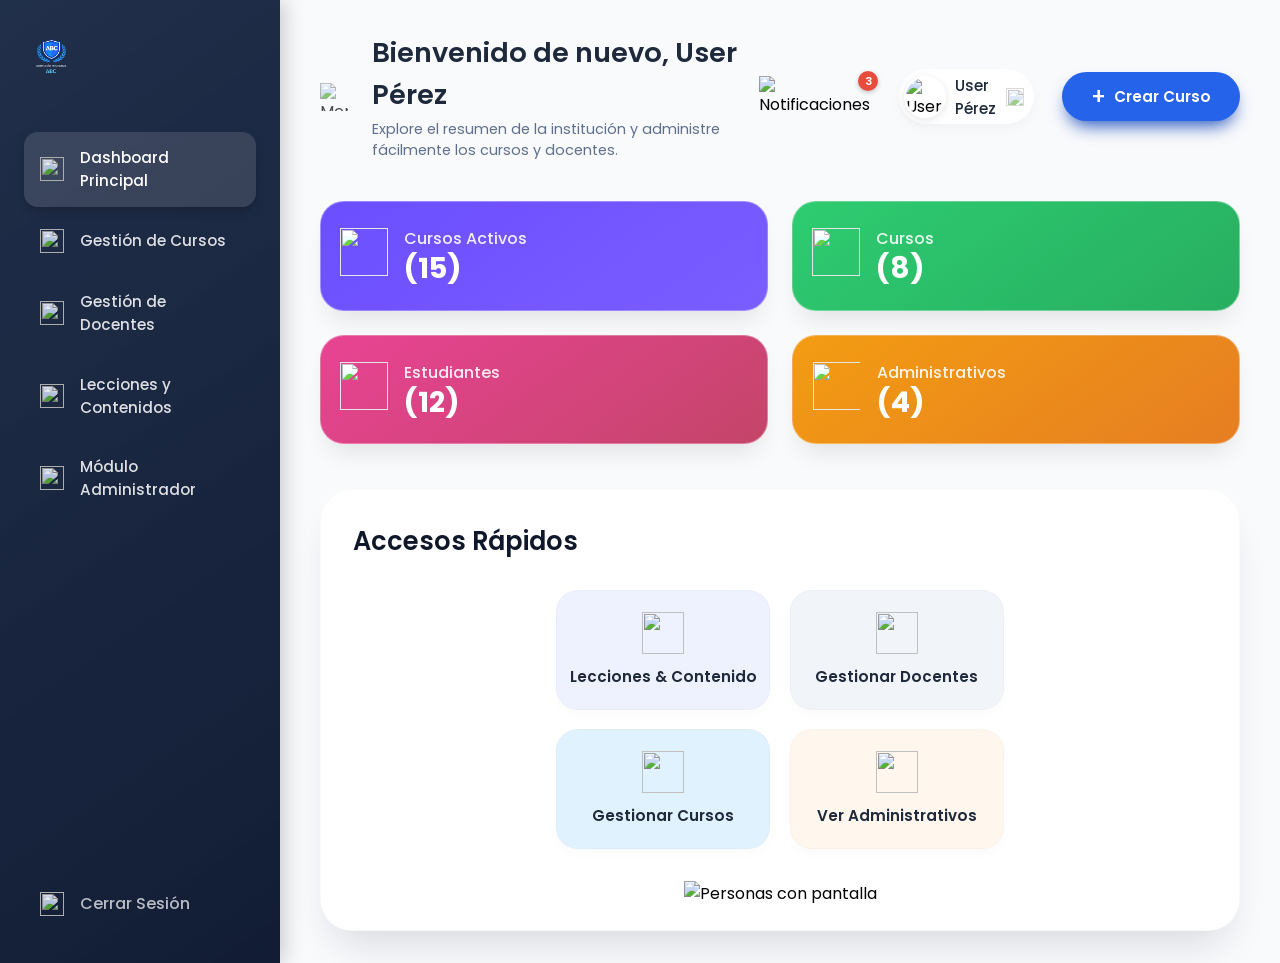
==== dashboard.html @ dab0df9a "feat: :sparkles: Se implementa nueva página de inicio de sesión y se mejora la funcionalidad de most" ====
<!DOCTYPE html>
<html lang="es">
<head>
    <meta charset="UTF-8">
    <meta name="viewport" content="width=device-width, initial-scale=1.0">
    <title>ABC · Dashboard Institucional</title>
    
    <link rel="preconnect" href="https://fonts.googleapis.com">
    <link rel="preconnect" href="https://fonts.gstatic.com" crossorigin>
    <link href="https://fonts.googleapis.com/css2?family=Poppins:wght@400;500;600;700&display=swap" rel="stylesheet">
    
    <link rel="stylesheet" href="./styles/dashboard.css">
</head>
<body>

    <div class="dashboard">
        <aside class="sidebar">
            <div class="sidebar-bg" style="background-image: url('img/sidebar-bg.jpg');"></div>
            <div class="sidebar-content">
                
                <div class="sidebar-header">
                    <img src="./images/escudo.png" alt="Escudo ABC" class="sidebar-escudo">
                    
                </div>

                <nav class="sidebar-menu">
                    <ul>
                        <li class="menu-item active" data-path="dashboard">
                            <img src="img/icon-dashboard.png" alt="" class="menu-icon">
                            <span>Dashboard Principal</span>
                        </li>
                        <li class="menu-item" data-path="cursos">
                            <img src="img/icon-cursos.png" alt="" class="menu-icon">
                            <span>Gestión de Cursos</span>
                        </li>
                        <li class="menu-item" data-path="docentes">
                            <img src="img/icon-docentes.png" alt="" class="menu-icon">
                            <span>Gestión de Docentes</span>
                        </li>
                        <li class="menu-item" data-path="lecciones">
                            <img src="img/icon-lecciones.png" alt="" class="menu-icon">
                            <span>Lecciones y Contenidos</span>
                        </li>
                        <li class="menu-item" data-path="admin">
                            <img src="img/icon-admin.png" alt="" class="menu-icon">
                            <span>Módulo Administrador</span>
                        </li>
                    </ul>
                </nav>

                <div class="sidebar-footer">
                    <div class="cerrar-sesion">
                        <img src="img/icon-logout.png" alt="" class="menu-icon">
                        <span>Cerrar Sesión</span>
                    </div>
                </div>
            </div>
        </aside>

        <main class="main-content">
            <header class="main-header">
                <div class="header-left">
                    <img src="img/icon-grid.png" alt="Menú" class="icon-grid">
                    <div class="welcome-texts">
                        <h1 class="welcome-title">Bienvenido de nuevo, User Pérez</h1>
                        <p class="welcome-subtitle">Explore el resumen de la institución y administre fácilmente los cursos y docentes.</p>
                    </div>
                </div>

                <div class="header-right">
                    <div class="notificacion">
                        <img src="img/icon-notification.png" alt="Notificaciones" class="icon-notification">
                        <span class="notificacion-badge">3</span>
                    </div>
                    <div class="avatar-container" id="avatarMenuTrigger">
                        <img src="img/avatar-user.jpg" alt="User Pérez" class="avatar-img">
                        <span class="avatar-nombre">User Pérez</span>
                        <img src="img/icon-chevron-down.png" alt="" class="icon-chevron">
                    </div>
                    <button class="btn-crear-curso">
                        <span class="btn-icon">+</span> Crear Curso
                    </button>
                </div>
            </header>

            <section class="resumen-cards">
                <div class="resumen-card card-cursos-activos">
                    <div class="card-icon"><img src="img/icon-cursos-activos.png" alt=""></div>
                    <div class="card-info">
                        <span class="card-label">Cursos Activos</span>
                        <span class="card-number">(15)</span>
                    </div>
                </div>

                <div class="resumen-card card-cursos">
                    <div class="card-icon"><img src="img/icon-cursos-num.png" alt=""></div>
                    <div class="card-info">
                        <span class="card-label">Cursos</span>
                        <span class="card-number">(8)</span>
                    </div>
                </div>

                <div class="resumen-card card-estudiantes">
                    <div class="card-icon"><img src="img/icon-estudiantes.png" alt=""></div>
                    <div class="card-info">
                        <span class="card-label">Estudiantes</span>
                        <span class="card-number">(12)</span>
                    </div>
                </div>

                <div class="resumen-card card-administrativos">
                    <div class="card-icon"><img src="img/icon-administrativos.png" alt=""></div>
                    <div class="card-info">
                        <span class="card-label">Administrativos</span>
                        <span class="card-number">(4)</span>
                    </div>
                </div>
            </section>

            <section class="accesos-rapidos">
                <h2 class="accesos-titulo">Accesos Rápidos</h2>
                <div class="accesos-contenedor">
                    <div class="accesos-grid">
                        <div class="acceso-item bg-lecciones">
                            <img src="img/icon-lecciones-acceso.png" alt="" class="acceso-icon">
                            <span>Lecciones & Contenido</span>
                        </div>
                        <div class="acceso-item bg-docentes">
                            <img src="img/icon-docentes-acceso.png" alt="" class="acceso-icon">
                            <span>Gestionar Docentes</span>
                        </div>
                        <div class="acceso-item bg-cursos">
                            <img src="img/icon-cursos-acceso.png" alt="" class="acceso-icon">
                            <span>Gestionar Cursos</span>
                        </div>
                        <div class="acceso-item bg-administrativos">
                            <img src="img/icon-administrativos-acceso.png" alt="" class="acceso-icon">
                            <span>Ver Administrativos</span>
                        </div>
                    </div>

                    <div class="accesos-ilustracion">
                        <img src="img/ilustracion-dashboard.png" alt="Personas con pantalla" class="ilustracion-img">
                    </div>
                </div>
            </section>
        </main>
    </div>

    <div class="avatar-dropdown" id="avatarDropdown">
        <ul>
            <li>Ver perfil</li>
            <li>Configuración</li>
            <li>Cerrar sesión</li>
        </ul>
    </div>

    <script src="dashboard.js"></script>
</body>
</html>
---- styles/dashboard.css ----
/* dashboard.css */
* {
    margin: 0;
    padding: 0;
    box-sizing: border-box;
    font-family: 'Poppins', sans-serif;
}

body {
    background-color: #f5f7fb;
    min-height: 100vh;
}

/* ===== CONTENEDOR PRINCIPAL (flex: sidebar + main) ===== */
.dashboard {
    display: flex;
    min-height: 100vh;
    width: 100%;
}

/* ===== SIDEBAR (azul oscuro con textura) ===== */
.sidebar {
    width: 280px;
    position: relative;
    color: white;
    flex-shrink: 0;
    box-shadow: 4px 0 20px rgba(0, 0, 0, 0.2);
}

/* Fondo con textura (estrellas) */
.sidebar-bg {
    position: absolute;
    top: 0;
    left: 0;
    width: 100%;
    height: 100%;
    background-size: cover;
    background-position: center;
    opacity: 0.7;
    z-index: 0;
}

/* Contenido encima del fondo */
.sidebar-content {
    position: relative;
    z-index: 2;
    display: flex;
    flex-direction: column;
    height: 100%;
    padding: 2rem 1.5rem;
    background: linear-gradient(145deg, rgba(15, 30, 60, 0.9) 0%, rgba(8, 20, 45, 0.95) 100%);
    backdrop-filter: brightness(0.8);
}

/* Encabezado con escudo */
.sidebar-header {
    display: flex;
    align-items: center;
    gap: 1rem;
    margin-bottom: 3rem;
}

.sidebar-escudo {
    width: 55px;
    height: auto;
    filter: brightness(1.1);
}

.sidebar-titulos {
    display: flex;
    flex-direction: column;
}

.sidebar-institucion {
    font-size: 0.7rem;
    font-weight: 600;
    letter-spacing: 1px;
    opacity: 0.9;
}

.sidebar-abc {
    font-size: 1.6rem;
    font-weight: 700;
    line-height: 1.2;
}

/* Menú de navegación */
.sidebar-menu {
    flex: 1;
}

.sidebar-menu ul {
    list-style: none;
    display: flex;
    flex-direction: column;
    gap: 0.5rem;
}

.menu-item {
    display: flex;
    align-items: center;
    gap: 1rem;
    padding: 0.9rem 1rem;
    border-radius: 14px;
    cursor: pointer;
    transition: background 0.2s, transform 0.1s;
    font-weight: 500;
    font-size: 0.95rem;
    color: rgba(255, 255, 255, 0.85);
}

.menu-item.active {
    background: rgba(255, 255, 255, 0.12);
    color: white;
    box-shadow: 0 4px 10px rgba(0, 0, 0, 0.2);
}

.menu-item:hover {
    background: rgba(255, 255, 255, 0.08);
    color: white;
}

.menu-icon {
    width: 24px;
    height: 24px;
    object-fit: contain;
    filter: brightness(0.9);
}

/* Footer con cerrar sesión */
.sidebar-footer {
    margin-top: auto;
    padding-top: 2rem;
}

.cerrar-sesion {
    display: flex;
    align-items: center;
    gap: 1rem;
    padding: 0.9rem 1rem;
    border-radius: 14px;
    cursor: pointer;
    color: rgba(255, 255, 255, 0.7);
    font-weight: 500;
    transition: background 0.2s;
}

.cerrar-sesion:hover {
    background: rgba(255, 255, 255, 0.1);
    color: white;
}

/* ===== CONTENIDO PRINCIPAL (fondo blanco) ===== */
.main-content {
    flex: 1;
    background: #f9fafc;
    padding: 2rem 2.5rem;
    overflow-y: auto;
}

/* ===== HEADER SUPERIOR ===== */
.main-header {
    display: flex;
    justify-content: space-between;
    align-items: center;
    margin-bottom: 2.5rem;
}

.header-left {
    display: flex;
    align-items: center;
    gap: 1.5rem;
}

.icon-grid {
    width: 28px;
    height: 28px;
    cursor: pointer;
    opacity: 0.7;
    transition: opacity 0.2s;
}

.icon-grid:hover {
    opacity: 1;
}

.welcome-texts {
    display: flex;
    flex-direction: column;
}

.welcome-title {
    font-size: 1.7rem;
    font-weight: 600;
    color: #1e293b;
    margin-bottom: 0.2rem;
}

.welcome-subtitle {
    font-size: 0.9rem;
    color: #5e6f8d;
    font-weight: 400;
}

/* Lado derecho del header */
.header-right {
    display: flex;
    align-items: center;
    gap: 1.8rem;
}

.notificacion {
    position: relative;
    cursor: pointer;
}

.icon-notification {
    width: 28px;
    height: 28px;
}

.notificacion-badge {
    position: absolute;
    top: -5px;
    right: -8px;
    background: #e74c3c;
    color: white;
    font-size: 0.7rem;
    font-weight: 600;
    width: 20px;
    height: 20px;
    border-radius: 50%;
    display: flex;
    align-items: center;
    justify-content: center;
    box-shadow: 0 2px 5px rgba(0,0,0,0.2);
}

/* Avatar y nombre */
.avatar-container {
    display: flex;
    align-items: center;
    gap: 0.6rem;
    cursor: pointer;
    padding: 0.3rem 0.6rem 0.3rem 0.3rem;
    border-radius: 40px;
    background: white;
    box-shadow: 0 5px 12px rgba(0,0,0,0.03);
    transition: background 0.2s;
}

.avatar-container:hover {
    background: #f1f5f9;
}

.avatar-img {
    width: 42px;
    height: 42px;
    border-radius: 50%;
    object-fit: cover;
    border: 2px solid white;
    box-shadow: 0 2px 8px rgba(0,0,0,0.1);
}

.avatar-nombre {
    font-weight: 500;
    color: #1e293b;
    font-size: 0.95rem;
}

.icon-chevron {
    width: 18px;
    height: 18px;
    opacity: 0.6;
}

/* Botón + Crear Curso */
.btn-crear-curso {
    background: #2563eb;
    border: none;
    color: white;
    font-weight: 600;
    font-size: 0.95rem;
    padding: 0.8rem 1.8rem;
    border-radius: 40px;
    display: flex;
    align-items: center;
    gap: 0.5rem;
    cursor: pointer;
    box-shadow: 0 10px 18px -6px #1e4fba;
    transition: background 0.2s, transform 0.1s;
    white-space: nowrap;
}

.btn-crear-curso:hover {
    background: #1d4ed8;
    transform: scale(1.02);
}

.btn-crear-curso:active {
    transform: scale(0.98);
}

.btn-icon {
    font-size: 1.4rem;
    font-weight: 500;
    line-height: 1;
}

/* ===== TARJETAS DE RESUMEN (fila) ===== */
.resumen-cards {
    display: grid;
    grid-template-columns: repeat(4, 1fr);
    gap: 1.5rem;
    margin-bottom: 2.8rem;
}

.resumen-card {
    background: white;
    border-radius: 24px;
    padding: 1.5rem 1.2rem;
    display: flex;
    align-items: center;
    gap: 1rem;
    box-shadow: 0 15px 25px -8px rgba(0, 0, 0, 0.1);
    transition: transform 0.2s;
    border: 1px solid rgba(255, 255, 255, 0.3);
    backdrop-filter: blur(2px);
}

.resumen-card:hover {
    transform: translateY(-4px);
}

/* Colores de fondo específicos para cada tarjeta (similares a la imagen) */
.card-cursos-activos {
    background: linear-gradient(145deg, #6b4eff, #7b5eff);
    color: white;
}
.card-cursos {
    background: linear-gradient(145deg, #2ecc71, #27ae60);
    color: white;
}
.card-estudiantes {
    background: linear-gradient(145deg, #e84393, #c44569);
    color: white;
}
.card-administrativos {
    background: linear-gradient(145deg, #f39c12, #e67e22);
    color: white;
}

.card-icon img {
    width: 48px;
    height: 48px;
    object-fit: contain;
    filter: brightness(1.2);
}

.card-info {
    display: flex;
    flex-direction: column;
}

.card-label {
    font-size: 1rem;
    font-weight: 500;
    opacity: 0.9;
}

.card-number {
    font-size: 1.8rem;
    font-weight: 700;
    line-height: 1.2;
}

/* ===== SECCIÓN ACCESOS RAPIDOS ===== */
.accesos-rapidos {
    background: white;
    border-radius: 32px;
    padding: 2rem 2rem 1.5rem 2rem;
    box-shadow: 0 25px 40px -15px rgba(0, 20, 50, 0.15);
    border: 1px solid rgba(0,0,0,0.02);
}

.accesos-titulo {
    font-size: 1.6rem;
    font-weight: 600;
    color: #0f172a;
    margin-bottom: 1.8rem;
}

.accesos-contenedor {
    display: flex;
    gap: 2rem;
    align-items: center;
}

/* Grid de 2x2 para los accesos */
.accesos-grid {
    flex: 1.2;
    display: grid;
    grid-template-columns: 1fr 1fr;
    gap: 1.2rem;
}

.acceso-item {
    background: #f8fafd;
    border-radius: 22px;
    padding: 1.3rem 0.8rem;
    display: flex;
    flex-direction: column;
    align-items: center;
    justify-content: center;
    text-align: center;
    gap: 0.7rem;
    font-weight: 600;
    font-size: 0.95rem;
    color: #1e293b;
    box-shadow: 0 5px 12px rgba(0,0,0,0.02);
    transition: all 0.2s;
    border: 1px solid rgba(0,0,0,0.02);
    cursor: pointer;
}

.acceso-item:hover {
    transform: scale(1.02);
    box-shadow: 0 12px 20px -10px rgba(0,0,0,0.1);
    background: white;
}

/* Colores suaves de fondo para cada item (similares a la imagen) */
.bg-lecciones {
    background: #eef2ff;
}
.bg-docentes {
    background: #f1f5f9;
}
.bg-cursos {
    background: #e0f2fe;
}
.bg-administrativos {
    background: #fff7ed;
}

.acceso-icon {
    width: 42px;
    height: 42px;
    object-fit: contain;
}

/* Ilustración a la derecha */
.accesos-ilustracion {
    flex: 0.9;
    display: flex;
    justify-content: flex-end;
}

.ilustracion-img {
    max-width: 100%;
    height: auto;
    max-height: 200px;
    object-fit: contain;
}

/* ===== DROPDOWN MENÚ PARA AVATAR (oculto por defecto) ===== */
.avatar-dropdown {
    position: absolute;
    top: 85px;
    right: 40px;
    background: white;
    border-radius: 20px;
    box-shadow: 0 20px 35px -8px rgba(0,0,0,0.25);
    padding: 1rem 0;
    min-width: 180px;
    z-index: 1000;
    display: none;
    border: 1px solid #edf2f7;
}

.avatar-dropdown.show {
    display: block;
}

.avatar-dropdown ul {
    list-style: none;
}

.avatar-dropdown li {
    padding: 0.8rem 1.8rem;
    cursor: pointer;
    font-weight: 500;
    color: #334155;
    transition: background 0.2s;
}

.avatar-dropdown li:hover {
    background: #f1f5f9;
}

/* Ajustes responsivos (prioridad desktop) */
@media (max-width: 1300px) {
    .resumen-cards {
        grid-template-columns: repeat(2, 1fr);
    }
    .accesos-contenedor {
        flex-direction: column;
    }
    .accesos-ilustracion {
        justify-content: center;
    }
}

@media (max-width: 900px) {
    .sidebar {
        width: 100px;
    }
    .sidebar-titulos, .menu-item span:not(.menu-icon), .cerrar-sesion span {
        display: none;
    }
    .menu-item {
        justify-content: center;
    }
}
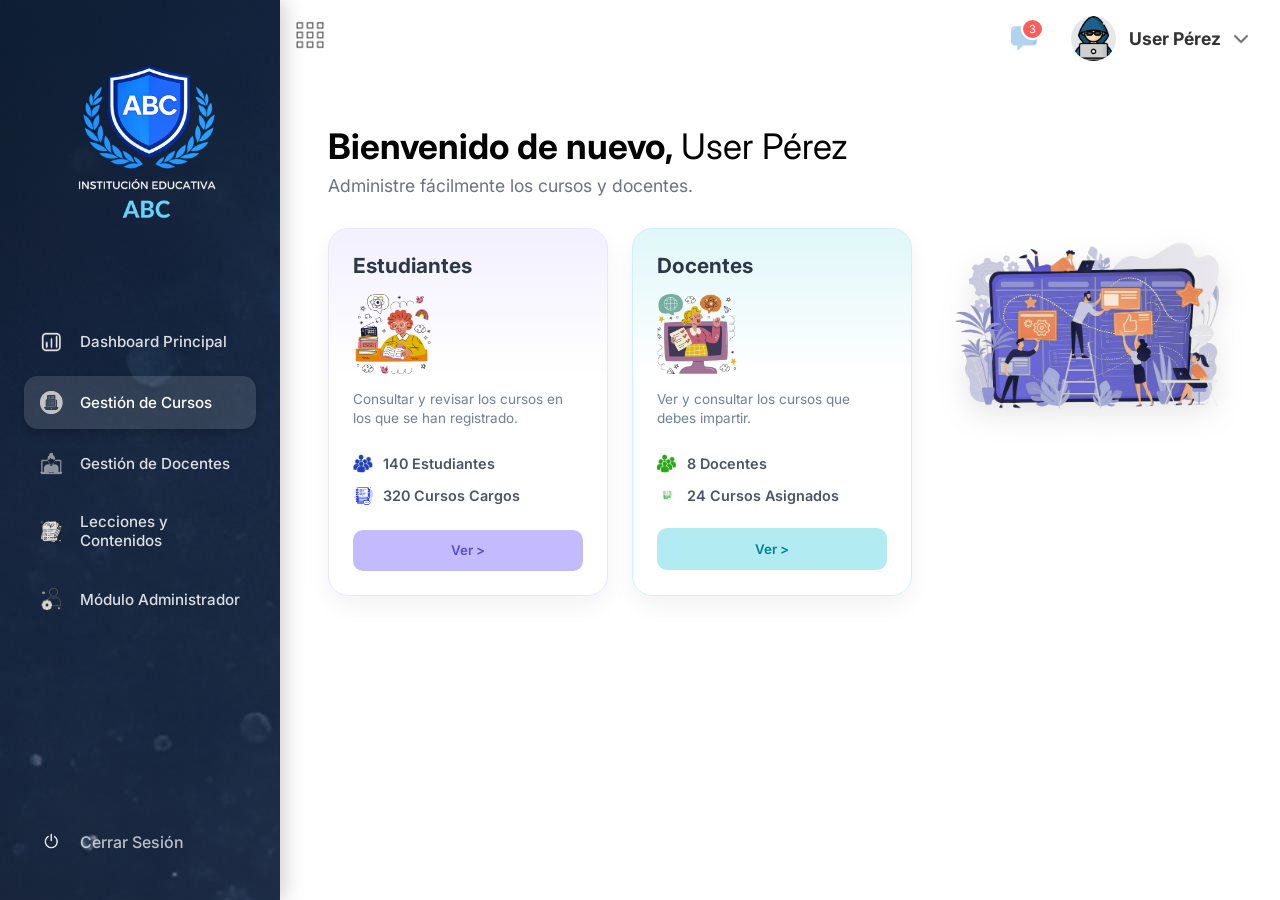
==== commit ed58f1a8: "refactor: :sparkles: code structure for improved readability and maintainability" ====
--- a/dashboard.html
+++ b/dashboard.html
@@ -3,46 +3,39 @@
 <head>
     <meta charset="UTF-8">
     <meta name="viewport" content="width=device-width, initial-scale=1.0">
-    <title>ABC · Dashboard Institucional</title>
-    
-    <link rel="preconnect" href="https://fonts.googleapis.com">
-    <link rel="preconnect" href="https://fonts.gstatic.com" crossorigin>
-    <link href="https://fonts.googleapis.com/css2?family=Poppins:wght@400;500;600;700&display=swap" rel="stylesheet">
-    
+    <title>Panel de Gestión - Institución Educativa ABC</title>
     <link rel="stylesheet" href="./styles/dashboard.css">
+    <link href="https://fonts.googleapis.com/css2?family=Inter:wght@400;500;600;700&display=swap" rel="stylesheet">
 </head>
 <body>
-
     <div class="dashboard">
         <aside class="sidebar">
             <div class="sidebar-bg" style="background-image: url('img/sidebar-bg.jpg');"></div>
             <div class="sidebar-content">
-                
                 <div class="sidebar-header">
                     <img src="./images/escudo.png" alt="Escudo ABC" class="sidebar-escudo">
-                    
                 </div>
 
                 <nav class="sidebar-menu">
                     <ul>
-                        <li class="menu-item active" data-path="dashboard">
-                            <img src="img/icon-dashboard.png" alt="" class="menu-icon">
+                        <li class="menu-item" data-path="dashboard">
+                            <img src="./images/dashboard.png" alt="" class="menu-icon">
                             <span>Dashboard Principal</span>
                         </li>
-                        <li class="menu-item" data-path="cursos">
-                            <img src="img/icon-cursos.png" alt="" class="menu-icon">
+                        <li class="menu-item active" data-path="cursos">
+                            <img src="./images/gestioncursos.png" alt="" class="menu-icon">
                             <span>Gestión de Cursos</span>
                         </li>
                         <li class="menu-item" data-path="docentes">
-                            <img src="img/icon-docentes.png" alt="" class="menu-icon">
+                            <img src="./images/gestiondocentes.png" alt="" class="menu-icon">
                             <span>Gestión de Docentes</span>
                         </li>
                         <li class="menu-item" data-path="lecciones">
-                            <img src="img/icon-lecciones.png" alt="" class="menu-icon">
+                            <img src="./images/contenido.png" alt="" class="menu-icon">
                             <span>Lecciones y Contenidos</span>
                         </li>
                         <li class="menu-item" data-path="admin">
-                            <img src="img/icon-admin.png" alt="" class="menu-icon">
+                            <img src="./images/administrador.png" alt="" class="menu-icon">
                             <span>Módulo Administrador</span>
                         </li>
                     </ul>
@@ -50,7 +43,7 @@
 
                 <div class="sidebar-footer">
                     <div class="cerrar-sesion">
-                        <img src="img/icon-logout.png" alt="" class="menu-icon">
+                        <img src="./images/sesion.png" alt="" class="menu-icon">
                         <span>Cerrar Sesión</span>
                     </div>
                 </div>
@@ -60,101 +53,63 @@
         <main class="main-content">
             <header class="main-header">
                 <div class="header-left">
-                    <img src="img/icon-grid.png" alt="Menú" class="icon-grid">
-                    <div class="welcome-texts">
-                        <h1 class="welcome-title">Bienvenido de nuevo, User Pérez</h1>
-                        <p class="welcome-subtitle">Explore el resumen de la institución y administre fácilmente los cursos y docentes.</p>
+                    <img src="./images/cuad.png" alt="Menú" class="icon-grid">
+                </div>
+                
+                <div class="header-right">
+                    <div class="notificacion">
+                        <img src="./images/notificacion.png" class="icon-notification">
+                        <span class="notificacion-badge">3</span>
+                    </div>
+                    <div class="avatar-container">
+                        <img src="./images/hacker.png" alt="User Pérez" class="avatar-img">
+                        <span class="avatar-nombre">User Pérez</span>
+                        <img src="./images/aba.png" alt="" class="icon-chevron">
+                    </div>                   
+                </div>
+            </header>
+            
+            <section class="welcome-section">
+                <div class="welcome-text">
+                    <h1>Bienvenido de nuevo, <span class="text-regular">User Pérez</span></h1>
+                    <p>Administre fácilmente los cursos y docentes.</p>
+                </div>
+            </section>
+
+            <section class="dashboard-display">
+                <div class="cards-container">
+                    <div class="info-card purple-card">
+                        <span class="card-tag"></span>
+                        <h3>Estudiantes</h3>
+                        <img src="./images/alumno.png" alt="" class="card-img">
+                        <p class="card-desc">Consultar y revisar los cursos en los que se han registrado.</p>
+                        <div class="card-stats">
+                            <div class="stat"><img src="./images/persAzul.png" alt=""> 140 Estudiantes</div>
+                            <div class="stat"><img src="./images/agenda.png" alt=""> 320 Cursos Cargos</div>
+                        </div>
+                        <button class="btn-card purple">Ver ></button>
+                    </div>
+
+                    <div class="info-card cyan-card">
+                        <h3>Docentes</h3>
+                        <span class="card-tag">
+                             <img src="./images/maestro.png" alt="" class="card-img">
+                        </span>
+                        <p class="card-desc">Ver y consultar los cursos que debes impartir.</p>
+                        <div class="card-stats">
+                            <div class="stat"><img src="./images/persVerd.png" alt=""> 8 Docentes</div>
+                            <div class="stat"><img src="./images/agendaVerd.png" alt=""> 24 Cursos Asignados</div>
+                        </div>
+                        <button class="btn-card cyan">Ver ></button>
                     </div>
                 </div>
 
-                <div class="header-right">
-                    <div class="notificacion">
-                        <img src="img/icon-notification.png" alt="Notificaciones" class="icon-notification">
-                        <span class="notificacion-badge">3</span>
-                    </div>
-                    <div class="avatar-container" id="avatarMenuTrigger">
-                        <img src="img/avatar-user.jpg" alt="User Pérez" class="avatar-img">
-                        <span class="avatar-nombre">User Pérez</span>
-                        <img src="img/icon-chevron-down.png" alt="" class="icon-chevron">
-                    </div>
-                    <button class="btn-crear-curso">
-                        <span class="btn-icon">+</span> Crear Curso
-                    </button>
-                </div>
-            </header>
-
-            <section class="resumen-cards">
-                <div class="resumen-card card-cursos-activos">
-                    <div class="card-icon"><img src="img/icon-cursos-activos.png" alt=""></div>
-                    <div class="card-info">
-                        <span class="card-label">Cursos Activos</span>
-                        <span class="card-number">(15)</span>
-                    </div>
-                </div>
-
-                <div class="resumen-card card-cursos">
-                    <div class="card-icon"><img src="img/icon-cursos-num.png" alt=""></div>
-                    <div class="card-info">
-                        <span class="card-label">Cursos</span>
-                        <span class="card-number">(8)</span>
-                    </div>
-                </div>
-
-                <div class="resumen-card card-estudiantes">
-                    <div class="card-icon"><img src="img/icon-estudiantes.png" alt=""></div>
-                    <div class="card-info">
-                        <span class="card-label">Estudiantes</span>
-                        <span class="card-number">(12)</span>
-                    </div>
-                </div>
-
-                <div class="resumen-card card-administrativos">
-                    <div class="card-icon"><img src="img/icon-administrativos.png" alt=""></div>
-                    <div class="card-info">
-                        <span class="card-label">Administrativos</span>
-                        <span class="card-number">(4)</span>
-                    </div>
-                </div>
-            </section>
-
-            <section class="accesos-rapidos">
-                <h2 class="accesos-titulo">Accesos Rápidos</h2>
-                <div class="accesos-contenedor">
-                    <div class="accesos-grid">
-                        <div class="acceso-item bg-lecciones">
-                            <img src="img/icon-lecciones-acceso.png" alt="" class="acceso-icon">
-                            <span>Lecciones & Contenido</span>
-                        </div>
-                        <div class="acceso-item bg-docentes">
-                            <img src="img/icon-docentes-acceso.png" alt="" class="acceso-icon">
-                            <span>Gestionar Docentes</span>
-                        </div>
-                        <div class="acceso-item bg-cursos">
-                            <img src="img/icon-cursos-acceso.png" alt="" class="acceso-icon">
-                            <span>Gestionar Cursos</span>
-                        </div>
-                        <div class="acceso-item bg-administrativos">
-                            <img src="img/icon-administrativos-acceso.png" alt="" class="acceso-icon">
-                            <span>Ver Administrativos</span>
-                        </div>
-                    </div>
-
-                    <div class="accesos-ilustracion">
-                        <img src="img/ilustracion-dashboard.png" alt="Personas con pantalla" class="ilustracion-img">
-                    </div>
+                <div class="main-illustration-container">
+                    <img src="./images/ilustracion2.png" alt="Dashboard Illustration" class="main-illus">
                 </div>
             </section>
         </main>
     </div>
-
-    <div class="avatar-dropdown" id="avatarDropdown">
-        <ul>
-            <li>Ver perfil</li>
-            <li>Configuración</li>
-            <li>Cerrar sesión</li>
-        </ul>
-    </div>
-
-    <script src="dashboard.js"></script>
+    <script src="script.js"></script>
 </body>
 </html>
--- a/styles/dashboard.css
+++ b/styles/dashboard.css
@@ -1,14 +1,18 @@
-/* dashboard.css */
+:root {
+    --sidebar-bg: #1a2537; /* Azul oscuro profundo */
+    --main-bg: #ffffff;
+    --text-main: #000000;
+    --text-muted: #6b7280;
+    --accent-blue: #1e5ba0;
+    --card-purple: #e9e5ff;
+    --card-cyan: #e0f7f9;
+}
+
 * {
     margin: 0;
     padding: 0;
     box-sizing: border-box;
-    font-family: 'Poppins', sans-serif;
-}
-
-body {
-    background-color: #f5f7fb;
-    min-height: 100vh;
+    font-family: 'Inter', sans-serif;
 }
 
 /* ===== CONTENEDOR PRINCIPAL (flex: sidebar + main) ===== */
@@ -27,7 +31,6 @@
     box-shadow: 4px 0 20px rgba(0, 0, 0, 0.2);
 }
 
-/* Fondo con textura (estrellas) */
 .sidebar-bg {
     position: absolute;
     top: 0;
@@ -40,7 +43,6 @@
     z-index: 0;
 }
 
-/* Contenido encima del fondo */
 .sidebar-content {
     position: relative;
     z-index: 2;
@@ -48,40 +50,22 @@
     flex-direction: column;
     height: 100%;
     padding: 2rem 1.5rem;
-    background: linear-gradient(145deg, rgba(15, 30, 60, 0.9) 0%, rgba(8, 20, 45, 0.95) 100%);
+    background: url(./lateral.jpg);
     backdrop-filter: brightness(0.8);
 }
 
 /* Encabezado con escudo */
 .sidebar-header {
     display: flex;
-    align-items: center;
+    align-items: right;
     gap: 1rem;
     margin-bottom: 3rem;
 }
 
 .sidebar-escudo {
-    width: 55px;
+    width: 250px;
     height: auto;
     filter: brightness(1.1);
-}
-
-.sidebar-titulos {
-    display: flex;
-    flex-direction: column;
-}
-
-.sidebar-institucion {
-    font-size: 0.7rem;
-    font-weight: 600;
-    letter-spacing: 1px;
-    opacity: 0.9;
-}
-
-.sidebar-abc {
-    font-size: 1.6rem;
-    font-weight: 700;
-    line-height: 1.2;
 }
 
 /* Menú de navegación */
@@ -150,63 +134,53 @@
     color: white;
 }
 
-/* ===== CONTENIDO PRINCIPAL (fondo blanco) ===== */
+/* ===== CONTENIDO PRINCIPAL (fondo gris claro) ===== */
 .main-content {
     flex: 1;
-    background: #f9fafc;
-    padding: 2rem 2.5rem;
     overflow-y: auto;
 }
 
-/* ===== HEADER SUPERIOR ===== */
+.container {
+    padding: 2rem 2rem;
+}
+/* ===== HEADER ===== */
 .main-header {
     display: flex;
     justify-content: space-between;
-    align-items: center;
-    margin-bottom: 2.5rem;
+    align-items: flex-start;
+    margin-bottom: 2rem;
+    background-color: rgb(255, 255, 255);
 }
 
 .header-left {
     display: flex;
-    align-items: center;
     gap: 1.5rem;
 }
 
 .icon-grid {
-    width: 28px;
-    height: 28px;
+    width: 60px;
+    height: 60px;
     cursor: pointer;
     opacity: 0.7;
     transition: opacity 0.2s;
+    margin-top: 0.3rem;
+    margin-right: 2rem;
 }
 
 .icon-grid:hover {
     opacity: 1;
 }
 
-.welcome-texts {
+.header-titles {
     display: flex;
     flex-direction: column;
 }
 
-.welcome-title {
-    font-size: 1.7rem;
-    font-weight: 600;
-    color: #1e293b;
-    margin-bottom: 0.2rem;
-}
-
-.welcome-subtitle {
-    font-size: 0.9rem;
-    color: #5e6f8d;
-    font-weight: 400;
-}
-
-/* Lado derecho del header */
 .header-right {
     display: flex;
     align-items: center;
-    gap: 1.8rem;
+    gap: 2rem;
+    padding: 1rem 2rem;
 }
 
 .notificacion {
@@ -222,303 +196,191 @@
 .notificacion-badge {
     position: absolute;
     top: -5px;
-    right: -8px;
-    background: #e74c3c;
+    right: -5px;
+    background-color: #ff5c5c;
     color: white;
     font-size: 0.7rem;
-    font-weight: 600;
-    width: 20px;
-    height: 20px;
+    padding: 2px 6px;
     border-radius: 50%;
-    display: flex;
-    align-items: center;
-    justify-content: center;
-    box-shadow: 0 2px 5px rgba(0,0,0,0.2);
-}
-
-/* Avatar y nombre */
+    border: 2px solid white;
+}
+
 .avatar-container {
     display: flex;
     align-items: center;
-    gap: 0.6rem;
-    cursor: pointer;
-    padding: 0.3rem 0.6rem 0.3rem 0.3rem;
-    border-radius: 40px;
-    background: white;
-    box-shadow: 0 5px 12px rgba(0,0,0,0.03);
-    transition: background 0.2s;
-}
-
-.avatar-container:hover {
-    background: #f1f5f9;
+    gap: 0.8rem;
+    cursor: pointer;
 }
 
 .avatar-img {
-    width: 42px;
-    height: 42px;
+    width: 45px;
+    height: 45px;
     border-radius: 50%;
+    background: #e5e7eb;
     object-fit: cover;
-    border: 2px solid white;
-    box-shadow: 0 2px 8px rgba(0,0,0,0.1);
 }
 
 .avatar-nombre {
-    font-weight: 500;
-    color: #1e293b;
-    font-size: 0.95rem;
+    font-weight: 700;
+    font-size: 1.1rem;
+    color: #333;
 }
 
 .icon-chevron {
-    width: 18px;
-    height: 18px;
+    width: 14px;
     opacity: 0.6;
 }
 
-/* Botón + Crear Curso */
-.btn-crear-curso {
-    background: #2563eb;
-    border: none;
-    color: white;
-    font-weight: 600;
-    font-size: 0.95rem;
-    padding: 0.8rem 1.8rem;
-    border-radius: 40px;
-    display: flex;
-    align-items: center;
-    gap: 0.5rem;
-    cursor: pointer;
-    box-shadow: 0 10px 18px -6px #1e4fba;
-    transition: background 0.2s, transform 0.1s;
-    white-space: nowrap;
-}
-
-.btn-crear-curso:hover {
-    background: #1d4ed8;
-    transform: scale(1.02);
-}
-
-.btn-crear-curso:active {
-    transform: scale(0.98);
-}
-
-.btn-icon {
-    font-size: 1.4rem;
-    font-weight: 500;
-    line-height: 1;
-}
-
-/* ===== TARJETAS DE RESUMEN (fila) ===== */
-.resumen-cards {
-    display: grid;
-    grid-template-columns: repeat(4, 1fr);
+/* ===== SECCIÓN BIENVENIDA ===== */
+.welcome-section {
+    padding: 1rem 3rem;
+    margin-bottom: 1rem;
+}
+
+.welcome-text h1 {
+    font-size: 2.2rem;
+    color: #000;
+    font-weight: 700;
+}
+
+.welcome-text .text-regular {
+    font-weight: 400;
+}
+
+.welcome-text p {
+    color: var(--text-muted);
+    margin-top: 0.5rem;
+    font-size: 1.1rem;
+}
+
+/* ===== ÁREA DE DISPLAY (Tarjetas + Ilustración) ===== */
+.dashboard-display {
+    padding: 0 3rem;
+    display: flex;
+    gap: 2rem;
+    align-items: flex-start;
+    position: relative;
+}
+
+.cards-container {
+    display: flex;
     gap: 1.5rem;
-    margin-bottom: 2.8rem;
-}
-
-.resumen-card {
-    background: white;
-    border-radius: 24px;
-    padding: 1.5rem 1.2rem;
-    display: flex;
-    align-items: center;
-    gap: 1rem;
-    box-shadow: 0 15px 25px -8px rgba(0, 0, 0, 0.1);
-    transition: transform 0.2s;
-    border: 1px solid rgba(255, 255, 255, 0.3);
-    backdrop-filter: blur(2px);
-}
-
-.resumen-card:hover {
-    transform: translateY(-4px);
-}
-
-/* Colores de fondo específicos para cada tarjeta (similares a la imagen) */
-.card-cursos-activos {
-    background: linear-gradient(145deg, #6b4eff, #7b5eff);
-    color: white;
-}
-.card-cursos {
-    background: linear-gradient(145deg, #2ecc71, #27ae60);
-    color: white;
-}
-.card-estudiantes {
-    background: linear-gradient(145deg, #e84393, #c44569);
-    color: white;
-}
-.card-administrativos {
-    background: linear-gradient(145deg, #f39c12, #e67e22);
-    color: white;
-}
-
-.card-icon img {
-    width: 48px;
-    height: 48px;
-    object-fit: contain;
-    filter: brightness(1.2);
-}
-
-.card-info {
-    display: flex;
-    flex-direction: column;
-}
-
-.card-label {
-    font-size: 1rem;
-    font-weight: 500;
-    opacity: 0.9;
-}
-
-.card-number {
-    font-size: 1.8rem;
-    font-weight: 700;
-    line-height: 1.2;
-}
-
-/* ===== SECCIÓN ACCESOS RAPIDOS ===== */
-.accesos-rapidos {
-    background: white;
-    border-radius: 32px;
-    padding: 2rem 2rem 1.5rem 2rem;
-    box-shadow: 0 25px 40px -15px rgba(0, 20, 50, 0.15);
-    border: 1px solid rgba(0,0,0,0.02);
-}
-
-.accesos-titulo {
-    font-size: 1.6rem;
-    font-weight: 600;
-    color: #0f172a;
-    margin-bottom: 1.8rem;
-}
-
-.accesos-contenedor {
-    display: flex;
-    gap: 2rem;
-    align-items: center;
-}
-
-/* Grid de 2x2 para los accesos */
-.accesos-grid {
-    flex: 1.2;
-    display: grid;
-    grid-template-columns: 1fr 1fr;
-    gap: 1.2rem;
-}
-
-.acceso-item {
-    background: #f8fafd;
-    border-radius: 22px;
-    padding: 1.3rem 0.8rem;
-    display: flex;
-    flex-direction: column;
-    align-items: center;
-    justify-content: center;
-    text-align: center;
-    gap: 0.7rem;
-    font-weight: 600;
-    font-size: 0.95rem;
-    color: #1e293b;
-    box-shadow: 0 5px 12px rgba(0,0,0,0.02);
-    transition: all 0.2s;
-    border: 1px solid rgba(0,0,0,0.02);
-    cursor: pointer;
-}
-
-.acceso-item:hover {
-    transform: scale(1.02);
-    box-shadow: 0 12px 20px -10px rgba(0,0,0,0.1);
-    background: white;
-}
-
-/* Colores suaves de fondo para cada item (similares a la imagen) */
-.bg-lecciones {
-    background: #eef2ff;
-}
-.bg-docentes {
-    background: #f1f5f9;
-}
-.bg-cursos {
-    background: #e0f2fe;
-}
-.bg-administrativos {
-    background: #fff7ed;
-}
-
-.acceso-icon {
-    width: 42px;
-    height: 42px;
-    object-fit: contain;
-}
-
-/* Ilustración a la derecha */
-.accesos-ilustracion {
-    flex: 0.9;
-    display: flex;
-    justify-content: flex-end;
-}
-
-.ilustracion-img {
-    max-width: 100%;
-    height: auto;
-    max-height: 200px;
-    object-fit: contain;
-}
-
-/* ===== DROPDOWN MENÚ PARA AVATAR (oculto por defecto) ===== */
-.avatar-dropdown {
-    position: absolute;
-    top: 85px;
-    right: 40px;
+    z-index: 1;
+}
+
+/* ===== ESTILO DE TARJETAS ===== */
+.info-card {
     background: white;
     border-radius: 20px;
-    box-shadow: 0 20px 35px -8px rgba(0,0,0,0.25);
-    padding: 1rem 0;
-    min-width: 180px;
-    z-index: 1000;
-    display: none;
-    border: 1px solid #edf2f7;
-}
-
-.avatar-dropdown.show {
+    padding: 1.5rem;
+    width: 280px;
+    box-shadow: 0 10px 25px rgba(0,0,0,0.05);
+    position: relative;
+    overflow: hidden;
+    transition: transform 0.3s ease;
+}
+
+.info-card:hover {
+    transform: translateY(-5px);
+}
+
+/* Efectos de fondo para las tarjetas */
+.purple-card {
+    background: linear-gradient(to bottom, #f3f0ff 0%, #ffffff 40%);
+    border: 1px solid #e9e5ff;
+}
+
+.cyan-card {
+    background: linear-gradient(to bottom, #e0f7f9 0%, #ffffff 40%);
+    border: 1px solid #cff1f4;
+}
+
+.info-card h3 {
+    font-size: 1.3rem;
+    color: #2d3748;
+    margin-bottom: 0.5rem;
+    position: relative;
+}
+
+.card-img {
+    width: 80px;
+    height: auto;
     display: block;
-}
-
-.avatar-dropdown ul {
-    list-style: none;
-}
-
-.avatar-dropdown li {
-    padding: 0.8rem 1.8rem;
-    cursor: pointer;
-    font-weight: 500;
-    color: #334155;
-    transition: background 0.2s;
-}
-
-.avatar-dropdown li:hover {
-    background: #f1f5f9;
-}
-
-/* Ajustes responsivos (prioridad desktop) */
-@media (max-width: 1300px) {
-    .resumen-cards {
-        grid-template-columns: repeat(2, 1fr);
-    }
-    .accesos-contenedor {
+    margin: 1rem 0;
+}
+
+.card-desc {
+    font-size: 0.85rem;
+    color: #718096;
+    line-height: 1.4;
+    margin-bottom: 1.5rem;
+    min-height: 40px;
+}
+
+.card-stats {
+    display: flex;
+    flex-direction: column;
+    gap: 0.8rem;
+    margin-bottom: 1.5rem;
+}
+
+.stat {
+    display: flex;
+    align-items: center;
+    gap: 0.6rem;
+    font-size: 0.9rem;
+    font-weight: 600;
+    color: #4a5568;
+}
+
+.stat img {
+    width: 20px;
+}
+
+/* Botones de las tarjetas */
+.btn-card {
+    width: 100%;
+    padding: 0.8rem;
+    border: none;
+    border-radius: 10px;
+    font-weight: 600;
+    cursor: pointer;
+    transition: opacity 0.2s;
+}
+
+.btn-card.purple {
+    background-color: #c3baff;
+    color: #5a4fcf;
+}
+
+.btn-card.cyan {
+    background-color: #b2ebf2;
+    color: #00838f;
+}
+
+/* ===== ILUSTRACIÓN PRINCIPAL ===== */
+.main-illustration-container {
+    flex: 1;
+    display: flex;
+    justify-content: flex-end;
+    align-items: center;
+}
+
+.main-illus {
+    max-width: 500px;
+    width: 100%;
+    height: auto;
+    /* Ajuste para que se vea como en la imagen de fondo */
+    filter: drop-shadow(0 10px 15px rgba(0,0,0,0.1));
+}
+
+/* Responsividad básica */
+@media (max-width: 1200px) {
+    .dashboard-display {
         flex-direction: column;
     }
-    .accesos-ilustracion {
+    .main-illustration-container {
         justify-content: center;
-    }
-}
-
-@media (max-width: 900px) {
-    .sidebar {
-        width: 100px;
-    }
-    .sidebar-titulos, .menu-item span:not(.menu-icon), .cerrar-sesion span {
-        display: none;
-    }
-    .menu-item {
-        justify-content: center;
+        width: 100%;
     }
 }
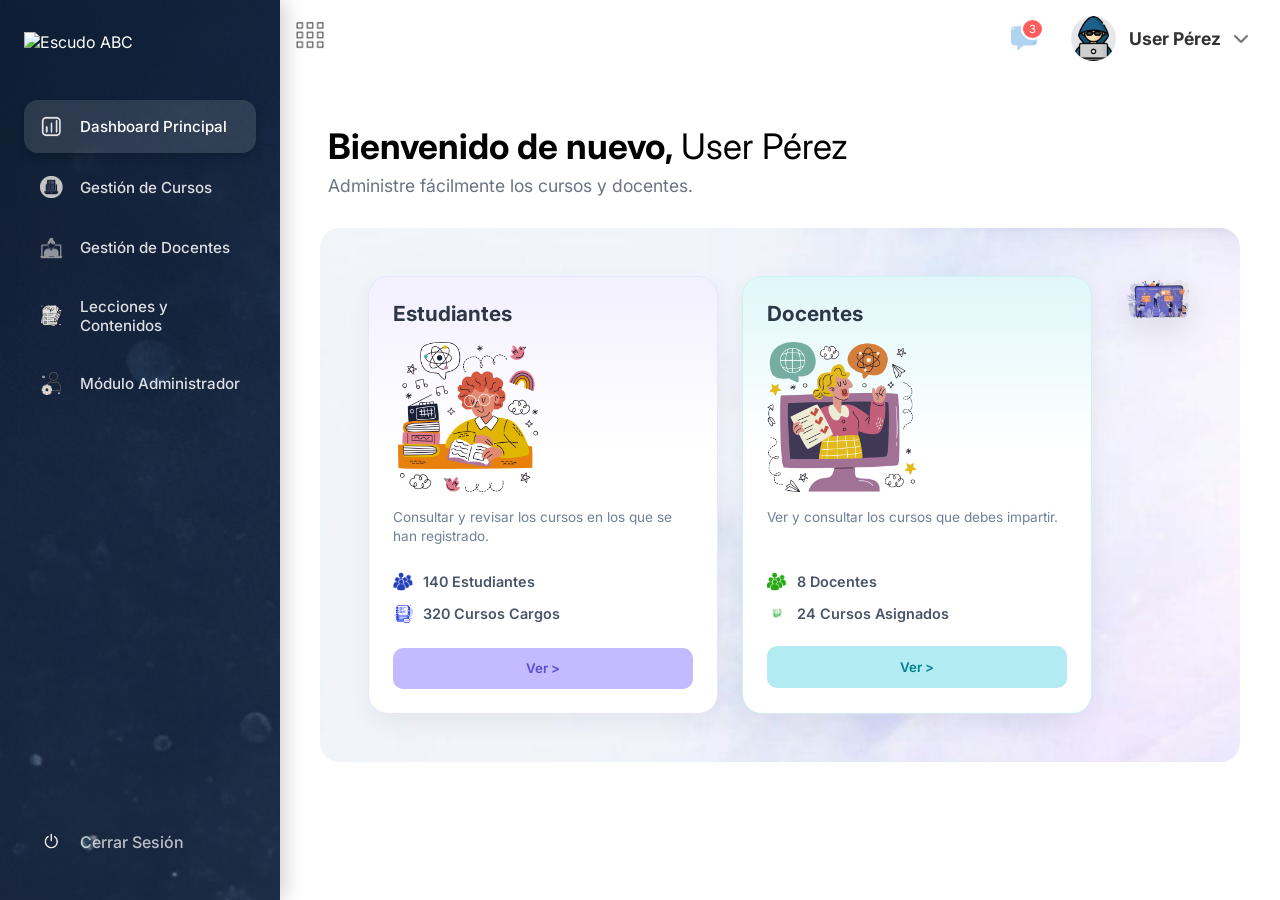
==== commit 409a41e5: "refactor: Mejora de títulos y rutas de imágenes en las páginas del panel de gestión" ====
--- a/dashboard.html
+++ b/dashboard.html
@@ -3,7 +3,7 @@
 <head>
     <meta charset="UTF-8">
     <meta name="viewport" content="width=device-width, initial-scale=1.0">
-    <title>Panel de Gestión - Institución Educativa ABC</title>
+    <title>Institución Educativa ABC · Dashboard Principal</title>
     <link rel="stylesheet" href="./styles/dashboard.css">
     <link href="https://fonts.googleapis.com/css2?family=Inter:wght@400;500;600;700&display=swap" rel="stylesheet">
 </head>
@@ -18,11 +18,11 @@
 
                 <nav class="sidebar-menu">
                     <ul>
-                        <li class="menu-item" data-path="dashboard">
+                        <li class="menu-item active" data-path="dashboard">
                             <img src="./images/dashboard.png" alt="" class="menu-icon">
                             <span>Dashboard Principal</span>
                         </li>
-                        <li class="menu-item active" data-path="cursos">
+                        <li class="menu-item " data-path="cursos">
                             <img src="./images/gestioncursos.png" alt="" class="menu-icon">
                             <span>Gestión de Cursos</span>
                         </li>
--- a/styles/dashboard.css
+++ b/styles/dashboard.css
@@ -50,7 +50,7 @@
     flex-direction: column;
     height: 100%;
     padding: 2rem 1.5rem;
-    background: url(./lateral.jpg);
+    background: url(../images/lateral.jpg);
     backdrop-filter: brightness(0.8);
 }
 
@@ -94,8 +94,8 @@
 }
 
 .menu-item.active {
-    background: rgba(255, 255, 255, 0.12);
-    color: white;
+    color: white;
+    background: rgba(255, 255, 255, 0.12);    
     box-shadow: 0 4px 10px rgba(0, 0, 0, 0.2);
 }
 
@@ -138,6 +138,7 @@
 .main-content {
     flex: 1;
     overflow-y: auto;
+    
 }
 
 .container {
@@ -255,11 +256,15 @@
 
 /* ===== ÁREA DE DISPLAY (Tarjetas + Ilustración) ===== */
 .dashboard-display {
-    padding: 0 3rem;
+    padding: 3rem 3rem;
+    margin-left: 40px;
+    margin-right: 40px;
+    border-radius: 20px;
     display: flex;
     gap: 2rem;
     align-items: flex-start;
     position: relative;
+    background-image: url(../images/Diseño\ sin\ título\ \(13\).png);
 }
 
 .cards-container {
@@ -273,7 +278,7 @@
     background: white;
     border-radius: 20px;
     padding: 1.5rem;
-    width: 280px;
+    width: 350px;
     box-shadow: 0 10px 25px rgba(0,0,0,0.05);
     position: relative;
     overflow: hidden;
@@ -303,7 +308,7 @@
 }
 
 .card-img {
-    width: 80px;
+    width: 150px;
     height: auto;
     display: block;
     margin: 1rem 0;
